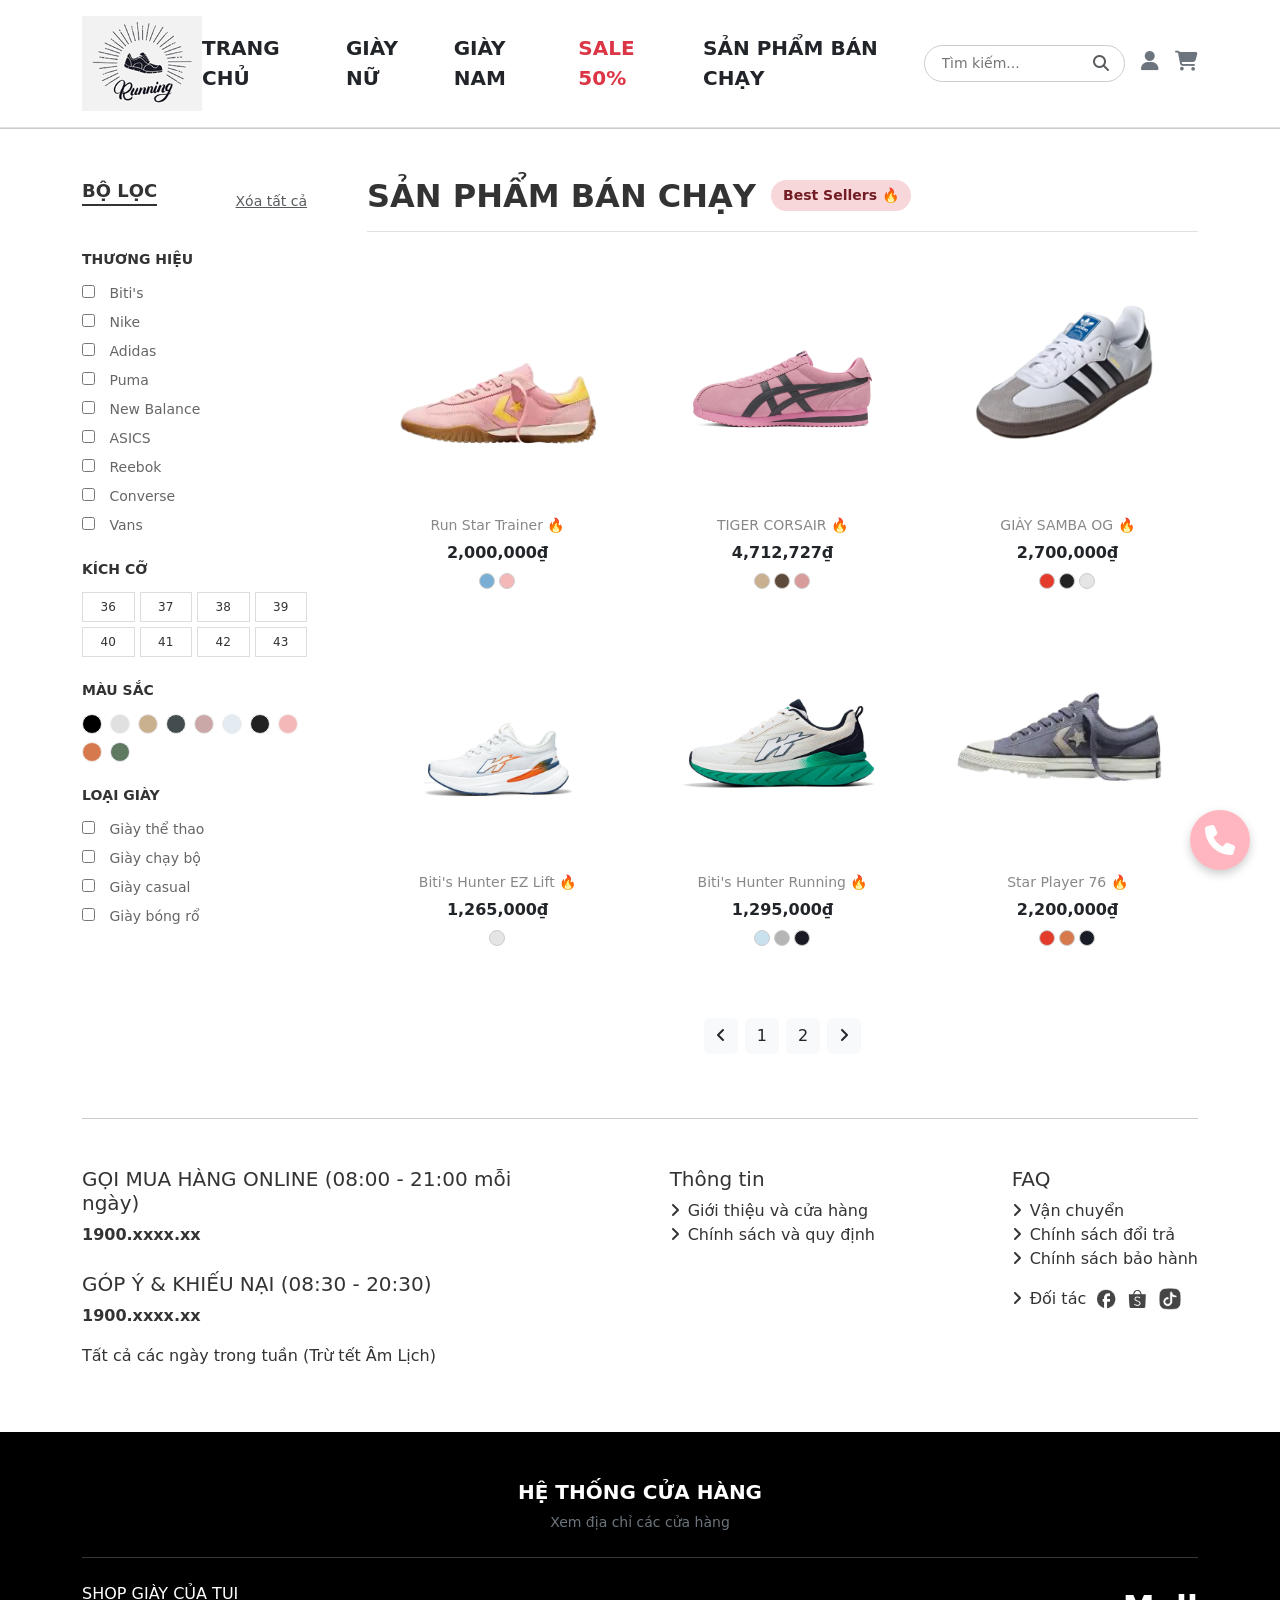
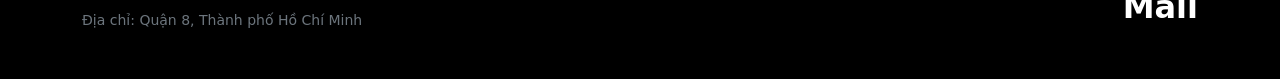
==== banchay.html @ 1a98d971 "first commit" ====
<!DOCTYPE html>
<html lang="vi">

<head>
    <meta charset="UTF-8">
    <meta name="viewport" content="width=device-width, initial-scale=1.0">
    <title>Sản Phẩm Bán Chạy</title>

    <link rel="stylesheet" href="https://cdnjs.cloudflare.com/ajax/libs/font-awesome/6.4.0/css/all.min.css">
    <link href="https://cdn.jsdelivr.net/npm/bootstrap@5.3.3/dist/css/bootstrap.min.css" rel="stylesheet">

    <link rel="stylesheet" href="style.css">

    <style>
        body {
            font-family: system-ui, -apple-system, sans-serif;
            color: #333;
        }

        a {
            text-decoration: none;
            color: inherit;
        }

        /* HEADER */
        .logo img {
            width: 120px;
            object-fit: contain;
        }

        .nav-menu .top-nav a,
        .nav-menu .bottom-nav a {
            font-size: 18px;
            font-weight: 500;
            text-transform: uppercase;
        }

        .search-box {
            border: 1px solid #ccc;
            border-radius: 20px;
            padding: 5px 15px;
            width: 180px;
        }

        .search-box input {
            border: none;
            outline: none;
            width: 100%;
            font-size: 14px;
        }

        /* SIDEBAR BỘ LỌC */
        .filter-title {
            font-size: 18px;
            font-weight: bold;
            text-transform: uppercase;
            margin-bottom: 20px;
            border-bottom: 2px solid #333;
            display: inline-block;
        }

        .filter-section h6 {
            font-size: 14px;
            font-weight: bold;
            text-transform: uppercase;
            margin: 25px 0 15px;
        }

        .filter-list {
            list-style: none;
            padding: 0;
            font-size: 14px;
            color: #666;
        }

        .filter-list li {
            margin-bottom: 8px;
            cursor: pointer;
        }

        .filter-list input {
            margin-right: 10px;
        }

        /* Size Grid */
        .size-grid {
            display: grid;
            grid-template-columns: repeat(4, 1fr);
            gap: 5px;
        }

        .size-item {
            border: 1px solid #ddd;
            padding: 5px;
            text-align: center;
            font-size: 12px;
            cursor: pointer;
        }

        .size-item:hover {
            border-color: #333;
        }

        /* Color Dots */
        .color-filter-dots {
            display: flex;
            gap: 8px;
            flex-wrap: wrap;
        }

        .color-dot {
            width: 20px;
            height: 20px;
            border-radius: 50%;
            border: 1px solid #eee;
            cursor: pointer;
        }

        /* PRODUCT LIST */
        .category-title {
            font-size: 32px;
            font-weight: bold;
            text-transform: uppercase;
            margin-bottom: 30px;
        }

        .product-card .img-wrapper {
            width: 100%;
            height: 220px;
            display: flex;
            align-items: center;
            justify-content: center;
            margin-bottom: 15px;
        }

        .product-card .img-wrapper img {
            max-width: 100%;
            max-height: 100%;
            object-fit: contain;
        }

        .product-name {
            font-size: 14px;
            color: #888;
            margin-bottom: 5px;
        }

        .product-price {
            font-size: 16px;
            font-weight: bold;
        }

        .product-card .color-dots .color-dot {
            width: 16px;
            height: 16px;
            border-radius: 50%;
            border: 1px solid #ccc;
            cursor: pointer;
            transition: transform 0.2s;
        }

        .product-card .color-dots .color-dot:hover {
            transform: scale(1.2);
        }

        .social-row img {
            width: 24px;
            height: 24px;
            object-fit: contain;
            cursor: pointer;
        }

        /* FOOTER */
        .footer-black {
            background: #000;
            color: #fff;
            padding: 40px 0;
        }

        .footer-white {
            font-size: 13px;
            color: #666;
        }

        /* NÚT FLOAT */
        .floating-btn {
            position: fixed;
            bottom: 30px;
            right: 30px;
            width: 60px;
            height: 60px;
            background-color: #ffb6c1;
            border-radius: 50%;
            display: flex;
            align-items: center;
            justify-content: center;
            box-shadow: 0 4px 10px rgba(0, 0, 0, 0.2);
            cursor: pointer;
            z-index: 999;
            transition: 0.3s;
        }

        .floating-btn:hover {
            background-color: #ff9fb0;
        }

        .floating-btn svg {
            width: 30px;
            height: 30px;
            fill: #fff;
        }

        /* CSS riêng cho trang này để làm nổi bật nhãn Best Sellers */
        .badge-best-seller {
            background-color: #f8d7da;
            color: #721c24;
            padding: 5px 12px;
            border-radius: 20px;
            font-size: 14px;
            font-weight: bold;
            display: inline-flex;
            align-items: center;
            gap: 5px;
            vertical-align: middle;
            margin-left: 15px;
        }

        /* RESPONSIVE */
        @media (max-width: 767.98px) {

            header.container {
                flex-direction: column !important;
                /* Xếp dọc các phần tử */
                gap: 15px;
                text-align: center;
            }

            .nav-menu {
                padding-left: 0 !important;
                /* Bỏ khoảng trống bên trái */
            }

            .nav-menu .top-nav {
                flex-wrap: wrap;
                /* Cho phép rớt dòng nếu menu quá dài */
                justify-content: center;
                gap: 15px !important;
                font-size: 16px !important;
            }

            .nav-menu .bottom-nav {
                font-size: 16px !important;
            }

            .search-box {
                width: 100% !important;
                /* Ô tìm kiếm tràn viền điện thoại */
            }

            .banner {
                height: 250px !important;
                /* Thu nhỏ chiều cao banner */
            }

            .category-title,
            .section-title {
                font-size: 24px !important;
                /* Chữ tiêu đề nhỏ lại */
            }

            .product-card .img-wrapper {
                height: 140px !important;
                /* Ảnh sản phẩm lùn xuống cho vừa màn hình nhỏ */
            }

            .product-name {
                font-size: 13px !important;
            }

            .product-price {
                font-size: 14px !important;
            }

            /*Form */
            .login-box,
            .account-banner {
                padding: 40px 20px !important;
            }

            .login-box h1 {
                font-size: 28px !important;
            }

            .benefits-box {
                padding-left: 0 !important;
                border-left: none !important;
                border-top: 1px solid #ddd;
                padding-top: 30px;
                margin-top: 20px;
            }

            .footer-col {
                text-align: center;
                margin-bottom: 30px !important;
            }

            .social-row {
                justify-content: center !important;
            }

            .footer-black-bottom {
                flex-direction: column;
                text-align: center !important;
                gap: 20px;
            }

            .mall-section {
                justify-content: center !important;
            }
        }

        @media (max-width: 575.98px) {
            .nav-menu .top-nav {
                flex-direction: column;
                gap: 10px !important;
            }
        }
    </style>
</head>

<body>

    <header class="navbar navbar-expand-lg navbar-light bg-white border-bottom py-3 sticky-top">
        <div class="container align-items-center">
            <button class="navbar-toggler shadow-none border-0 pe-2" type="button" data-bs-toggle="offcanvas"
                data-bs-target="#offcanvasMenu" aria-controls="offcanvasMenu" aria-label="Toggle navigation">
                <span class="navbar-toggler-icon"></span>
            </button>

            <a class="navbar-brand logo p-0 m-0 mx-auto mx-lg-0" href="index.html">
                <img src="Image/Logo.png" alt="Logo" style="width: 120px; object-fit: contain;">
            </a>

            <div class="offcanvas offcanvas-start" tabindex="-1" id="offcanvasMenu"
                aria-labelledby="offcanvasMenuLabel">

                <div class="offcanvas-header border-bottom d-lg-none">
                    <img src="Image/Logo.png" alt="Logo" style="width: 100px;">
                    <button type="button" class="btn-close shadow-none" data-bs-dismiss="offcanvas"
                        aria-label="Close"></button>
                </div>

                <div class="offcanvas-body">
                    <div
                        class="nav-menu d-flex flex-column flex-lg-row gap-3 gap-lg-4 flex-grow-1 justify-content-center align-items-start align-items-lg-center w-100">
                        <div class="d-flex flex-column flex-lg-row gap-3 gap-lg-4 fs-5 text-uppercase fw-semibold">
                            <a href="index.html" class="nav-link">TRANG CHỦ</a>

                            <a href="giaynu.html" class="nav-link">GIÀY NỮ</a>
                            <a href="giaynam.html" class="nav-link">GIÀY NAM</a>
                            <a href="sale.html" class="nav-link text-danger">SALE 50%</a>
                            <a href="banchay.html" class="nav-link">SẢN PHẨM BÁN CHẠY</a>
                        </div>
                    </div>
                </div>
            </div>

            <div class="d-flex align-items-center gap-3">
                <div class="search-box d-none d-md-flex align-items-center w-auto"
                    style="border: 1px solid #ccc; border-radius: 20px; padding: 6px 15px; width: 180px;">
                    <input type="text" placeholder="Tìm kiếm..." class="w-100"
                        style="border: none; outline: none; font-size: 14px;">
                    <i class="fa fa-search text-muted"></i>
                </div>

                <a href="login.html" class="text-secondary"><i class="fa fa-user fs-5 icon-action" title="User"></i></a>
                <a href="cart.html" class="text-secondary"><i class="fa fa-shopping-cart fs-5 icon-action"
                        title="Cart"></i></a>
            </div>
        </div>
    </header>

    <hr class="m-0 opacity-10">

    <main class="container my-5">
        <div class="row">

            <aside class="col-lg-3 pe-lg-5">
                <div class="d-flex justify-content-between align-items-center mb-2">
                    <span class="filter-title">BỘ LỌC</span>
                    <a href="#" id="clear-all-filters" class="text-muted small text-decoration-underline">Xóa tất cả</a>
                </div>

                <div class="filter-section">
                    <h6>Thương hiệu</h6>
                    <ul class="filter-list">
                        <li><input type="checkbox" value="bitis"> Biti's</li>
                        <li><input type="checkbox" value="nike"> Nike</li>
                        <li><input type="checkbox" value="adidas"> Adidas</li>
                        <li><input type="checkbox" value="puma"> Puma</li>
                        <li><input type="checkbox" value="new-balance"> New Balance</li>
                        <li><input type="checkbox" value="asics"> ASICS</li>
                        <li><input type="checkbox" value="reebok"> Reebok</li>
                        <li><input type="checkbox" value="converse"> Converse</li>
                        <li><input type="checkbox" value="vans"> Vans</li>
                    </ul>
                </div>

                <div class="filter-section">
                    <h6>Kích cỡ</h6>
                    <div class="size-grid">
                        <div class="size-item">36</div>
                        <div class="size-item">37</div>
                        <div class="size-item">38</div>
                        <div class="size-item">39</div>
                        <div class="size-item">40</div>
                        <div class="size-item">41</div>
                        <div class="size-item">42</div>
                        <div class="size-item">43</div>
                    </div>
                </div>

                <div class="filter-section">
                    <h6>Màu sắc</h6>
                    <div class="color-filter-dots">
                        <div class="color-dot" style="background: #000;" data-color="black"></div>
                        <div class="color-dot" style="background: #e0e0e0;" data-color="light-gray"></div>
                        <div class="color-dot" style="background: #c9b08f;" data-color="beige"></div>
                        <div class="color-dot" style="background: #434d4f;" data-color="dark-gray"></div>
                        <div class="color-dot" style="background: #cba8a8;" data-color="light-pink"></div>
                        <div class="color-dot" style="background: #e4ebf1;" data-color="light-blue"></div>
                        <div class="color-dot" style="background: #222;" data-color="dark"></div>
                        <div class="color-dot" style="background: #f4b8b8;" data-color="light-pink"></div>
                        <div class="color-dot" style="background: #d67a4d;" data-color="orange"></div>
                        <div class="color-dot" style="background: #5f7a61;" data-color="green"></div>
                    </div>
                </div>

                <div class="filter-section">
                    <h6>Loại giày</h6>
                    <ul class="filter-list">
                        <li><input type="checkbox" value="the-thao"> Giày thể thao</li>
                        <li><input type="checkbox" value="chay-bo"> Giày chạy bộ</li>
                        <li><input type="checkbox" value="casual"> Giày casual</li>
                        <li><input type="checkbox" value="bong-ro"> Giày bóng rổ</li>
                    </ul>
                </div>
            </aside>

            <section class="col-lg-9">
                <div class="d-flex align-items-center mb-4 border-bottom pb-3">
                    <h1 class="category-title m-0">SẢN PHẨM BÁN CHẠY</h1>
                    <span class="badge-best-seller">Best Sellers 🔥</span>
                </div>

                <div class="row g-4 mt-2" id="product-list">
                    <div class="col-md-4 col-6 mb-4 product-item" data-brand="converse"
                        data-color="light-blue light-pink" data-type="the-thao casual" data-size="36 37 38 39 40"
                        data-price="2000000" data-order="1">
                        <div class="card product-card border-0 text-center">
                            <div class="img-wrapper"><img src="Image/run star.png" alt="Run Star Trainer"></div>
                            <div class="product-name">Run Star Trainer 🔥</div>
                            <div class="product-price">2,000,000₫</div>
                            <div class="color-dots d-flex justify-content-center gap-1 mt-2">
                                <div class="color-dot" style="background-color: #7baed4;" title="Xanh Biển"></div>
                                <div class="color-dot" style="background-color: #f4b8b8;" title="Hồng Phấn"></div>
                            </div>
                        </div>
                    </div>

                    <div class="col-md-4 col-6 mb-4 product-item" data-brand="asics"
                        data-color="beige dark-gray light-pink" data-type="casual" data-size="39 40 41 42"
                        data-price="4712727" data-order="2">
                        <div class="card product-card border-0 text-center">
                            <div class="img-wrapper"><img src="Image/TIGER CORSAIR.jpg" alt="Tiger Corsair"></div>
                            <div class="product-name">TIGER CORSAIR 🔥</div>
                            <div class="product-price">4,712,727₫</div>
                            <div class="color-dots d-flex justify-content-center gap-1 mt-2">
                                <div class="color-dot" style="background-color: #c9b08f;" title="Nâu Vàng"></div>
                                <div class="color-dot" style="background-color: #5e4b3c;" title="Nâu Đất"></div>
                                <div class="color-dot" style="background-color: #d99c9c;" title="Hồng Đất"></div>
                            </div>
                        </div>
                    </div>

                    <div class="col-md-4 col-6 mb-4 product-item" data-brand="adidas"
                        data-color="orange black light-gray" data-type="casual" data-size="39 40 41 42"
                        data-price="2700000" data-order="3">
                        <div class="card product-card border-0 text-center">
                            <div class="img-wrapper"><img src="Image/samba.png" alt="Samba OG"></div>
                            <div class="product-name">GIÀY SAMBA OG 🔥</div>
                            <div class="product-price">2,700,000₫</div>
                            <div class="color-dots d-flex justify-content-center gap-1 mt-2">
                                <div class="color-dot" style="background-color: #e43c2c;" title="Đỏ"></div>
                                <div class="color-dot" style="background-color: #222;" title="Đen"></div>
                                <div class="color-dot" style="background-color: #e5e5e5;" title="Trắng"></div>
                            </div>
                        </div>
                    </div>

                    <div class="col-md-4 col-6 mb-4 product-item" data-brand="bitis" data-color="light-gray"
                        data-type="the-thao casual" data-size="36 37 38 39" data-price="1265000" data-order="4">
                        <div class="card product-card border-0 text-center">
                            <div class="img-wrapper"><img src="Image/Biti's Hunter EZ Lift.jpg" alt="Biti's EZ Lift">
                            </div>
                            <div class="product-name">Biti's Hunter EZ Lift 🔥</div>
                            <div class="product-price">1,265,000₫</div>
                            <div class="color-dots d-flex justify-content-center gap-1 mt-2">
                                <div class="color-dot" style="background-color: #e5e5e5;" title="Xám Nhạt"></div>
                            </div>
                        </div>
                    </div>

                    <div class="col-md-4 col-6 mb-4 product-item" data-brand="bitis"
                        data-color="light-blue light-gray black" data-type="the-thao chay-bo" data-size="39 40 41 42 43"
                        data-price="1295000" data-order="5">
                        <div class="card product-card border-0 text-center">
                            <div class="img-wrapper"><img src="Image/Bitis Running Nam.jpg" alt="Biti's Running"></div>
                            <div class="product-name">Biti's Hunter Running 🔥</div>
                            <div class="product-price">1,295,000₫</div>
                            <div class="color-dots d-flex justify-content-center gap-1 mt-2">
                                <div class="color-dot" style="background-color: #c9e0ef;" title="Xanh Nhạt"></div>
                                <div class="color-dot" style="background-color: #b5b5b5;" title="Xám"></div>
                                <div class="color-dot" style="background-color: #1a1a24;" title="Đen"></div>
                            </div>
                        </div>
                    </div>

                    <div class="col-md-4 col-6 mb-4 product-item" data-brand="converse" data-color="orange dark"
                        data-type="casual" data-size="39 40 41 42" data-price="2200000" data-order="6">
                        <div class="card product-card border-0 text-center">
                            <div class="img-wrapper"><img src="Image/slay.png" alt="Star Player 76"></div>
                            <div class="product-name">Star Player 76 🔥</div>
                            <div class="product-price">2,200,000₫</div>
                            <div class="color-dots d-flex justify-content-center gap-1 mt-2">
                                <div class="color-dot" style="background-color: #e43c2c;" title="Đỏ"></div>
                                <div class="color-dot" style="background-color: #d67a4d;" title="Cam Đất"></div>
                                <div class="color-dot" style="background-color: #171c26;" title="Xanh Navy"></div>
                            </div>
                        </div>
                    </div>
                </div>

                <nav class="mt-5">
                    <ul class="pagination justify-content-center border-0">
                        <li class="page-item mx-1"><a class="page-link rounded border-0 bg-light text-dark" href="#"><i
                                    class="fa fa-angle-left"></i></a></li>
                        <li class="page-item mx-1"><a class="page-link rounded border-0 bg-light text-dark"
                                href="#">1</a></li>
                        <li class="page-item mx-1"><a class="page-link rounded border-0 bg-light text-dark"
                                href="#">2</a></li>
                        <li class="page-item mx-1"><a class="page-link rounded border-0 bg-light text-dark" href="#"><i
                                    class="fa fa-angle-right"></i></a></li>
                    </ul>
                </nav>
            </section>
        </div>
    </main>

    <div class="container pb-4">
        <hr class="divider mb-5">
        <div class="row justify-content-between">
            <div class="col-md-5 footer-col mb-4">
                <h5>GỌI MUA HÀNG ONLINE (08:00 - 21:00 mỗi ngày)</h5>
                <p><strong>1900.xxxx.xx</strong></p>
                <h5 style="margin-top: 25px;">GÓP Ý & KHIẾU NẠI (08:30 - 20:30)</h5>
                <p><strong>1900.xxxx.xx</strong></p>
                <p>Tất cả các ngày trong tuần (Trừ tết Âm Lịch)</p>
            </div>
            <div class="col-md-auto footer-col mb-4">
                <h5>Thông tin</h5>
                <ul class="list-unstyled">
                    <li><i class="fa fa-angle-right me-2"></i>Giới thiệu và cửa hàng</li>
                    <li><i class="fa fa-angle-right me-2"></i>Chính sách và quy định</li>
                </ul>
            </div>
            <div class="col-md-auto footer-col mb-4">
                <h5>FAQ</h5>
                <ul class="list-unstyled">
                    <li><i class="fa fa-angle-right me-2"></i>Vận chuyển</li>
                    <li><i class="fa fa-angle-right me-2"></i>Chính sách đổi trả</li>
                    <li><i class="fa fa-angle-right me-2"></i>Chính sách bảo hành</li>
                    <li class="mt-3">
                        <div class="social-row d-flex align-items-center gap-2">
                            <span><i class="fa fa-angle-right me-2"></i>Đối tác</span>
                            <img src="Image/fb.png" alt="FB">
                            <img src="Image/shoppe.png" alt="Shopee">
                            <img src="Image/tiktok.png" alt="Tiktok">
                        </div>
                    </li>
                </ul>
            </div>
        </div>
    </div>

    <footer class="bg-black text-white py-5">
        <div class="container text-center">
            <h3 class="fs-5 fw-semibold mb-2">HỆ THỐNG CỬA HÀNG</h3>
            <p class="text-secondary small mb-4">Xem địa chỉ các cửa hàng</p>
            <hr class="border-secondary opacity-50 mb-4">

            <div class="d-flex flex-column flex-md-row justify-content-between align-items-center text-start">
                <div class="info mb-3 mb-md-0">
                    <p class="text-white fw-medium mb-1">SHOP GIÀY CỦA TUI</p>
                    <p class="text-secondary small mb-0">Địa chỉ: Quận 8, Thành phố Hồ Chí Minh</p>
                </div>
                <div class="mall-section d-flex align-items-center gap-3">
                    <span class="fs-2 fw-bold">Mall</span>
                </div>
            </div>
        </div>
    </footer>

    <div class="floating-btn">
        <svg xmlns="http://www.w3.org/2000/svg" viewBox="0 0 512 512">
            <path
                d="M164.9 24.6c-7.7-18.6-28-28.5-47.4-23.2l-88 24C12.1 30.2 0 46 0 64C0 311.4 200.6 512 448 512c18 0 33.8-12.1 38.6-29.5l24-88c5.3-19.4-4.6-39.7-23.2-47.4l-96-40c-16.3-6.8-35.2-2.1-46.3 11.6L304.7 368C234.3 334.7 177.3 277.7 144 207.3L193.3 167c13.7-11.2 18.4-30 11.6-46.3l-40-96z" />
        </svg>
    </div>

    <script src="https://cdn.jsdelivr.net/npm/bootstrap@5.3.3/dist/js/bootstrap.bundle.min.js"></script>
    <script src="script/main.js">
    </script>
</body>

</html>
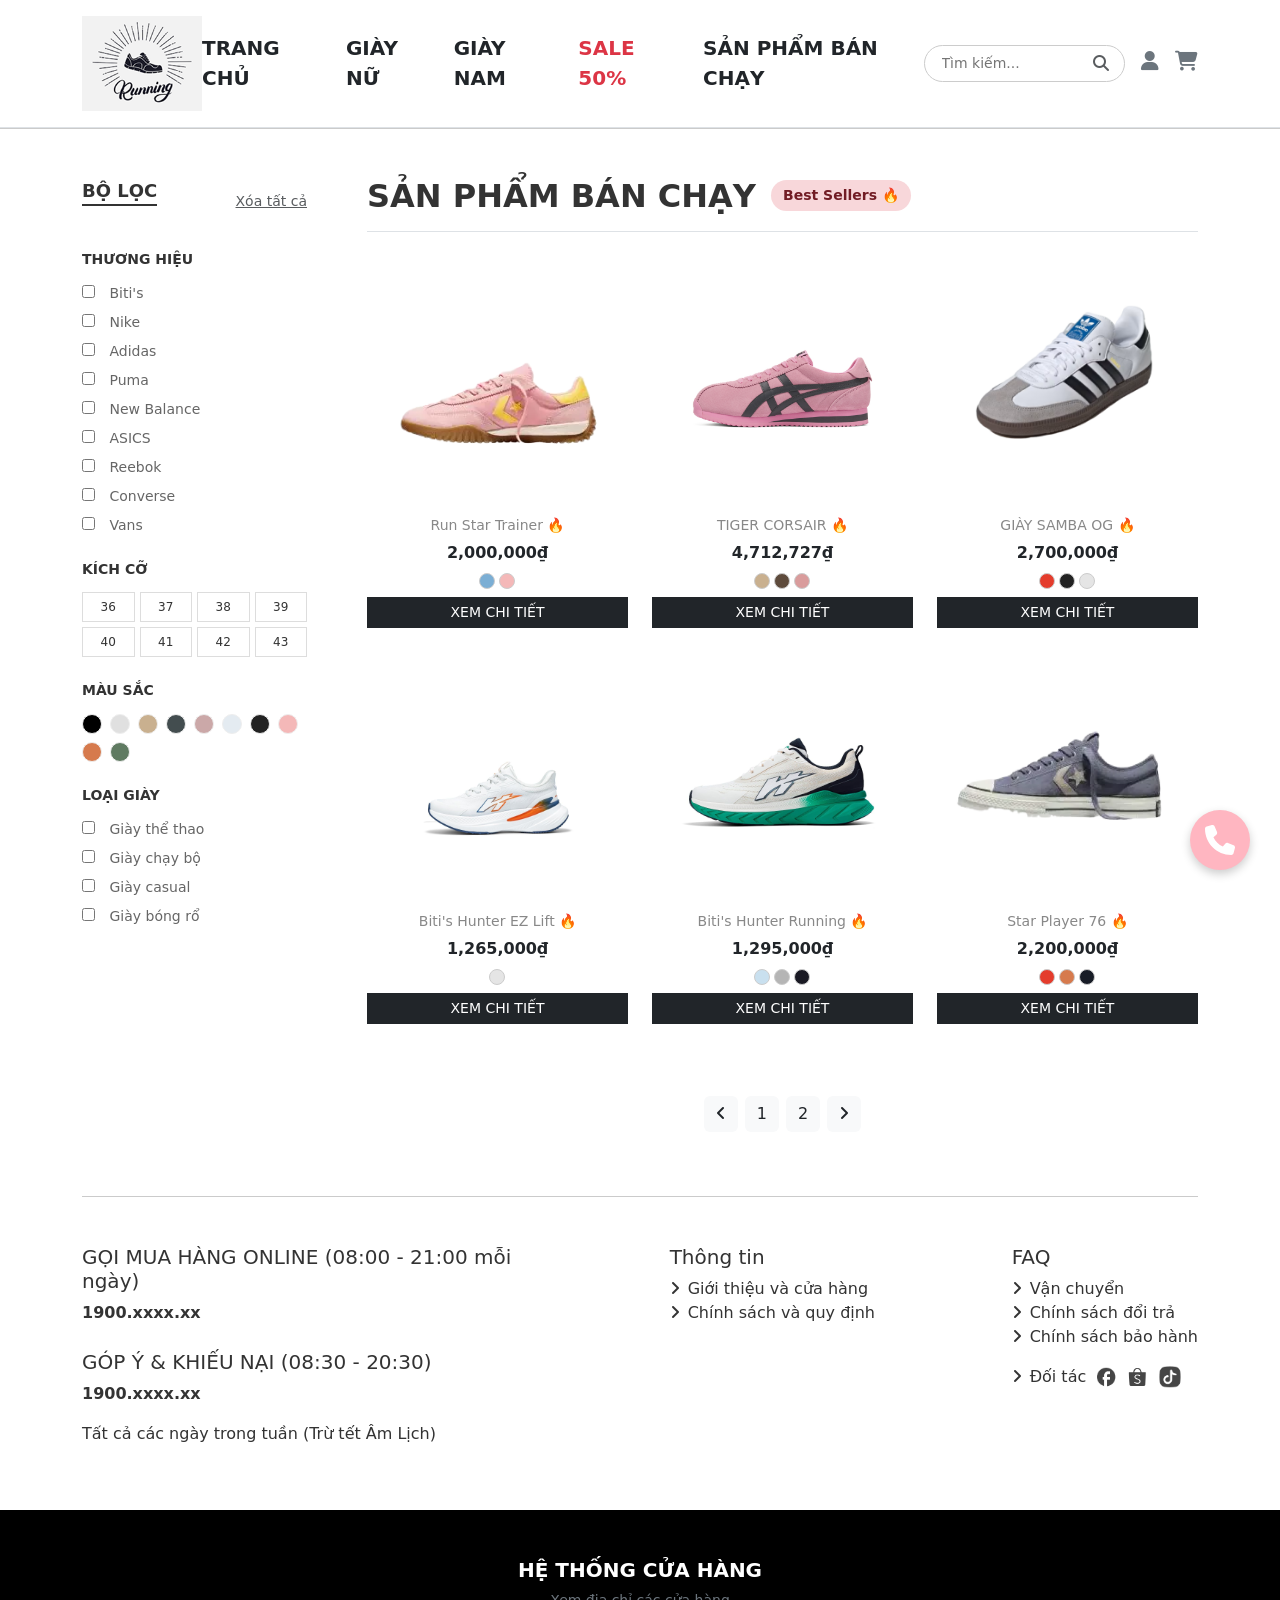
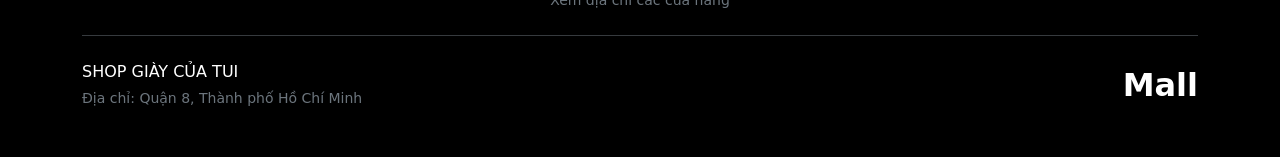
==== commit d5fb3e5b: "commit 2" ====
--- a/banchay.html
+++ b/banchay.html
@@ -465,6 +465,9 @@
                                 <div class="color-dot" style="background-color: #7baed4;" title="Xanh Biển"></div>
                                 <div class="color-dot" style="background-color: #f4b8b8;" title="Hồng Phấn"></div>
                             </div>
+                            <a href="#" class="btn btn-dark btn-sm w-100 mt-2" style="border-radius: 0;">
+                                XEM CHI TIẾT
+                            </a>
                         </div>
                     </div>
 
@@ -480,6 +483,9 @@
                                 <div class="color-dot" style="background-color: #5e4b3c;" title="Nâu Đất"></div>
                                 <div class="color-dot" style="background-color: #d99c9c;" title="Hồng Đất"></div>
                             </div>
+                            <a href="#" class="btn btn-dark btn-sm w-100 mt-2" style="border-radius: 0;">
+                                XEM CHI TIẾT
+                            </a>
                         </div>
                     </div>
 
@@ -495,6 +501,9 @@
                                 <div class="color-dot" style="background-color: #222;" title="Đen"></div>
                                 <div class="color-dot" style="background-color: #e5e5e5;" title="Trắng"></div>
                             </div>
+                            <a href="#" class="btn btn-dark btn-sm w-100 mt-2" style="border-radius: 0;">
+                                XEM CHI TIẾT
+                            </a>
                         </div>
                     </div>
 
@@ -508,6 +517,9 @@
                             <div class="color-dots d-flex justify-content-center gap-1 mt-2">
                                 <div class="color-dot" style="background-color: #e5e5e5;" title="Xám Nhạt"></div>
                             </div>
+                            <a href="#" class="btn btn-dark btn-sm w-100 mt-2" style="border-radius: 0;">
+                                XEM CHI TIẾT
+                            </a>
                         </div>
                     </div>
 
@@ -523,6 +535,9 @@
                                 <div class="color-dot" style="background-color: #b5b5b5;" title="Xám"></div>
                                 <div class="color-dot" style="background-color: #1a1a24;" title="Đen"></div>
                             </div>
+                            <a href="#" class="btn btn-dark btn-sm w-100 mt-2" style="border-radius: 0;">
+                                XEM CHI TIẾT
+                            </a>
                         </div>
                     </div>
 
@@ -537,6 +552,9 @@
                                 <div class="color-dot" style="background-color: #d67a4d;" title="Cam Đất"></div>
                                 <div class="color-dot" style="background-color: #171c26;" title="Xanh Navy"></div>
                             </div>
+                            <a href="#" class="btn btn-dark btn-sm w-100 mt-2" style="border-radius: 0;">
+                                XEM CHI TIẾT
+                            </a>
                         </div>
                     </div>
                 </div>
